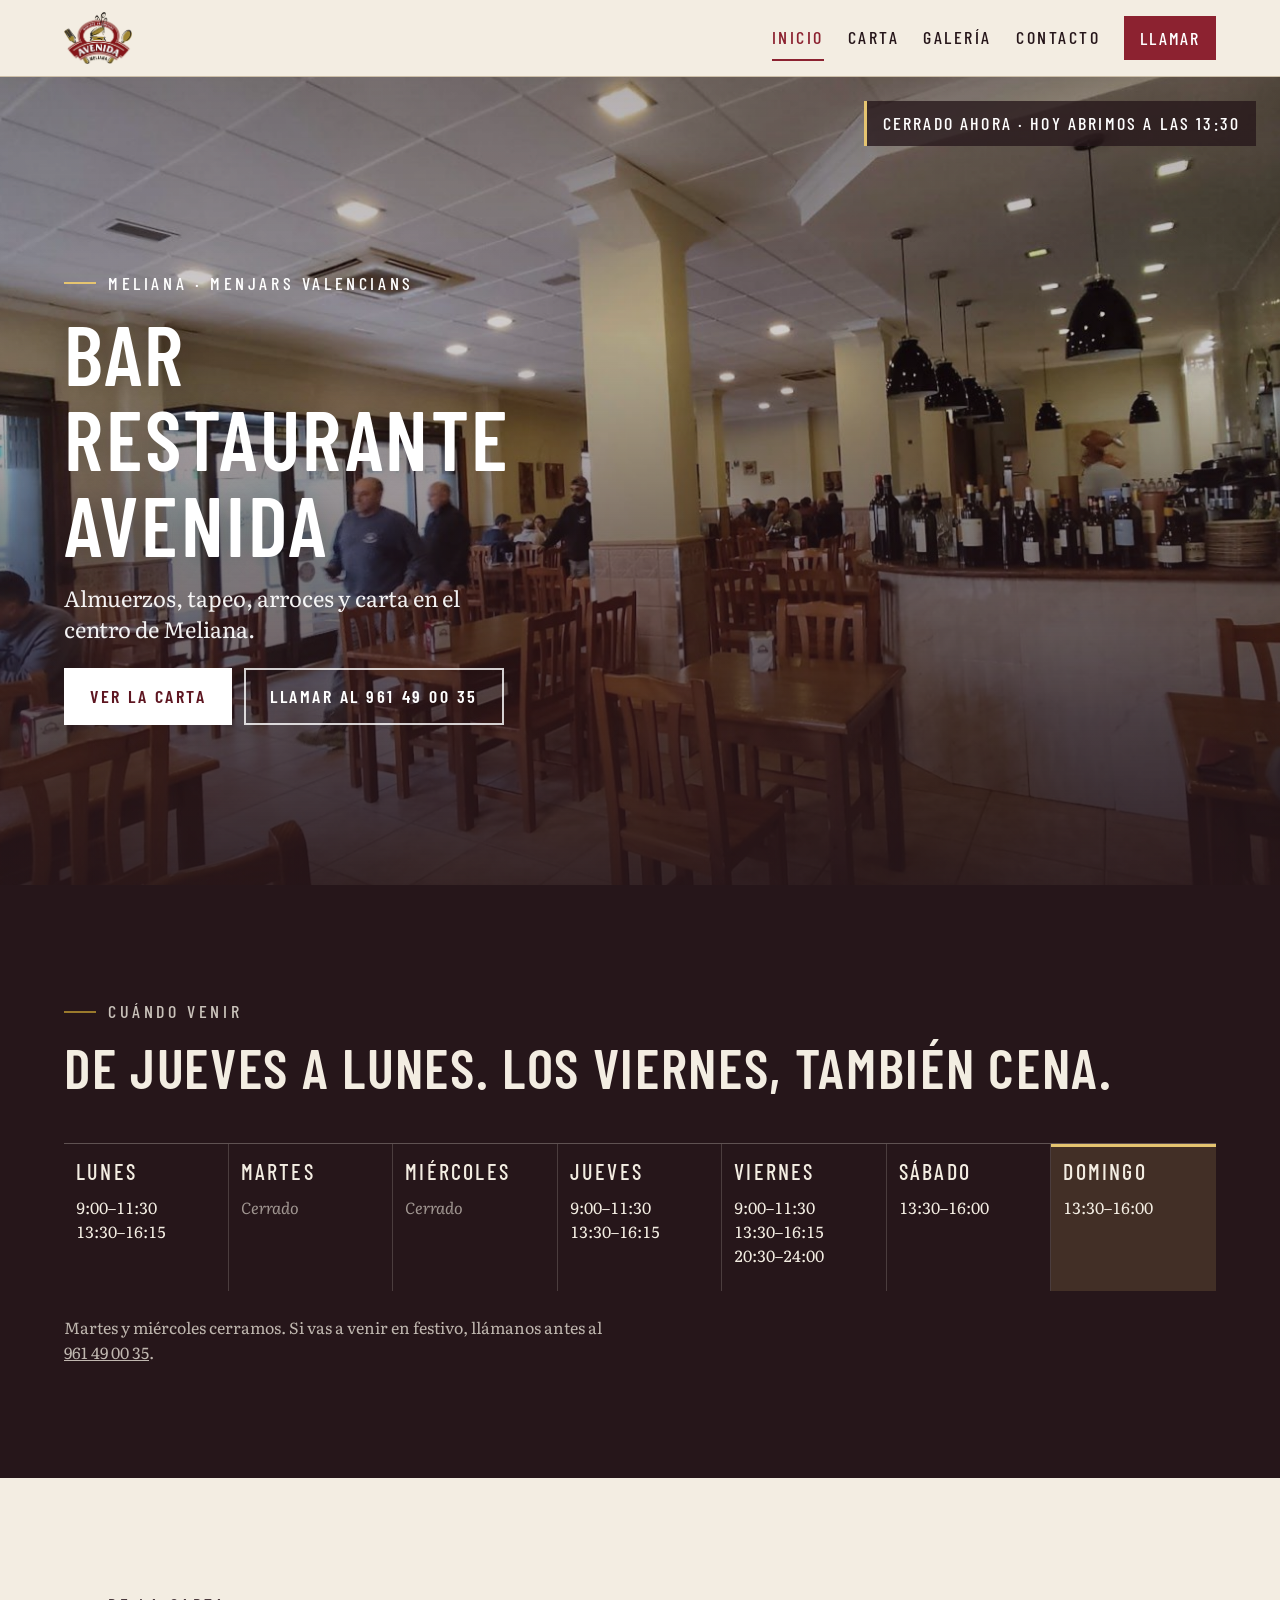
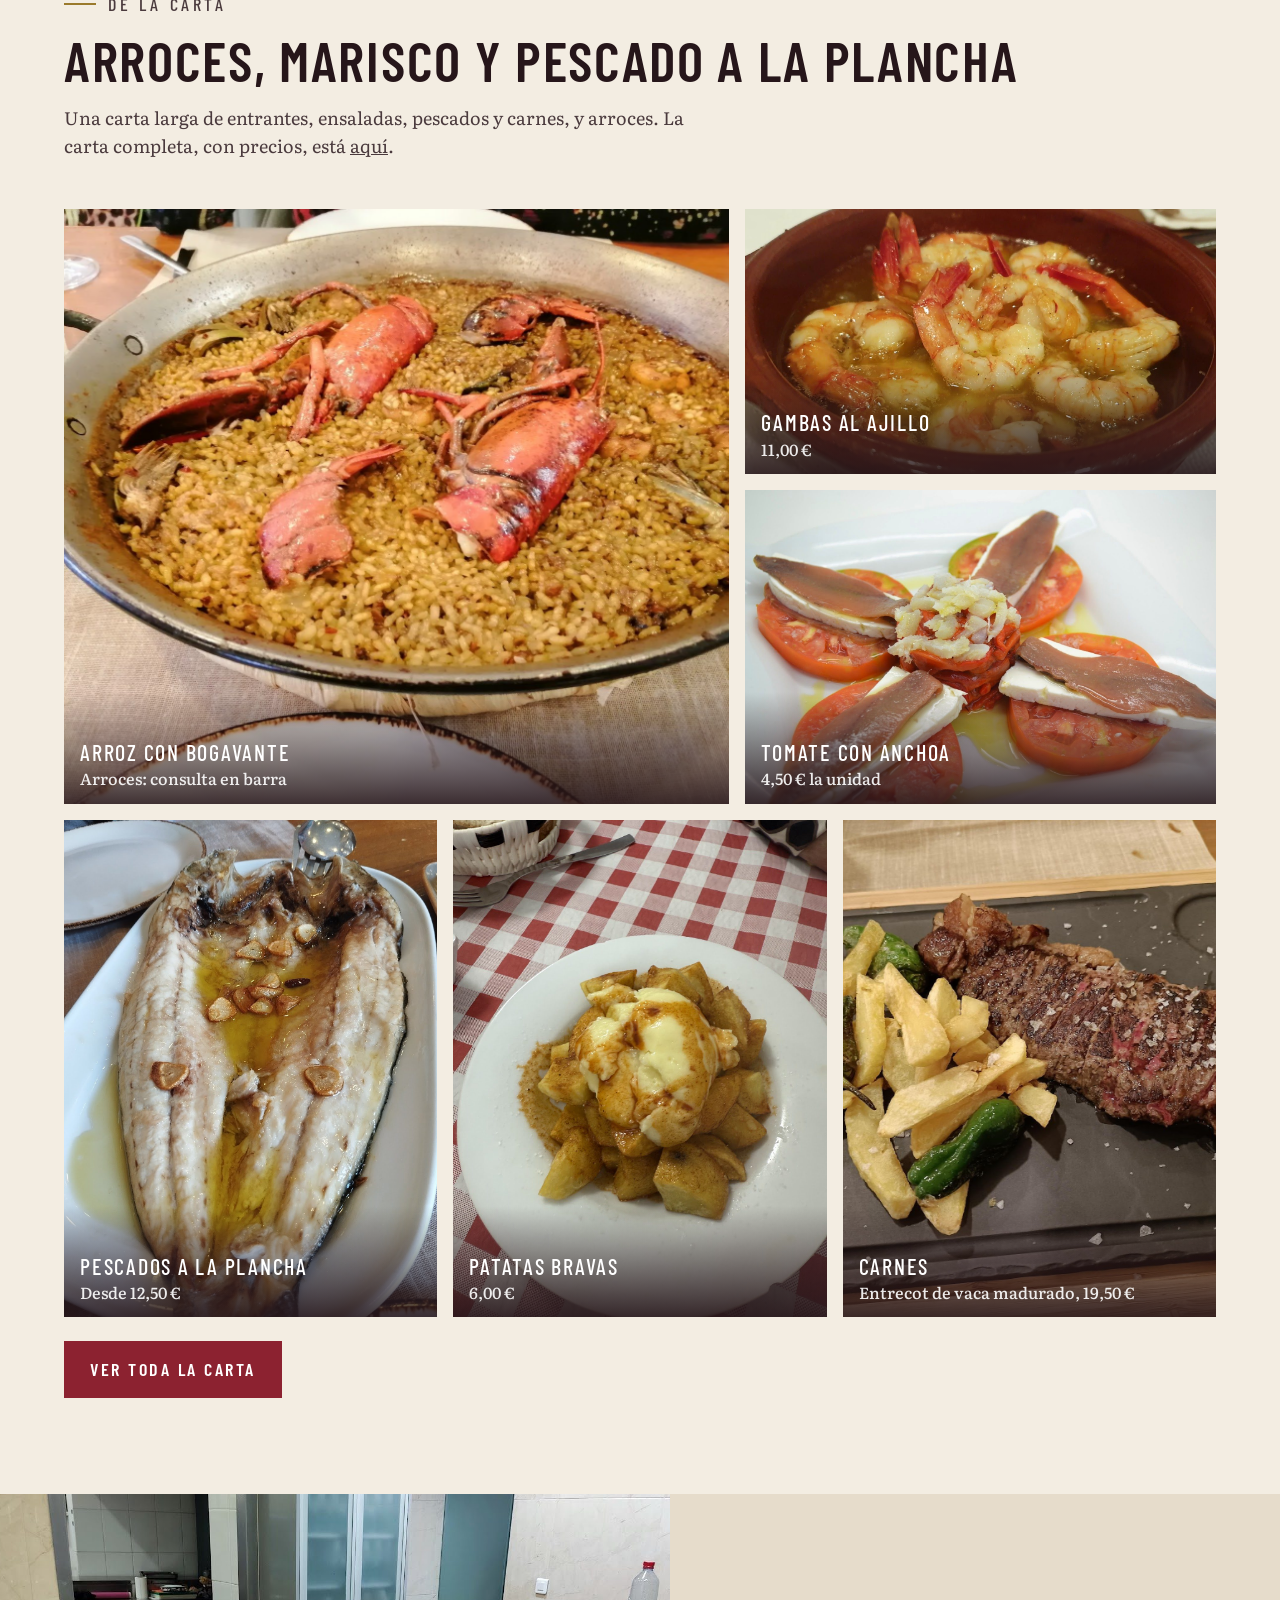
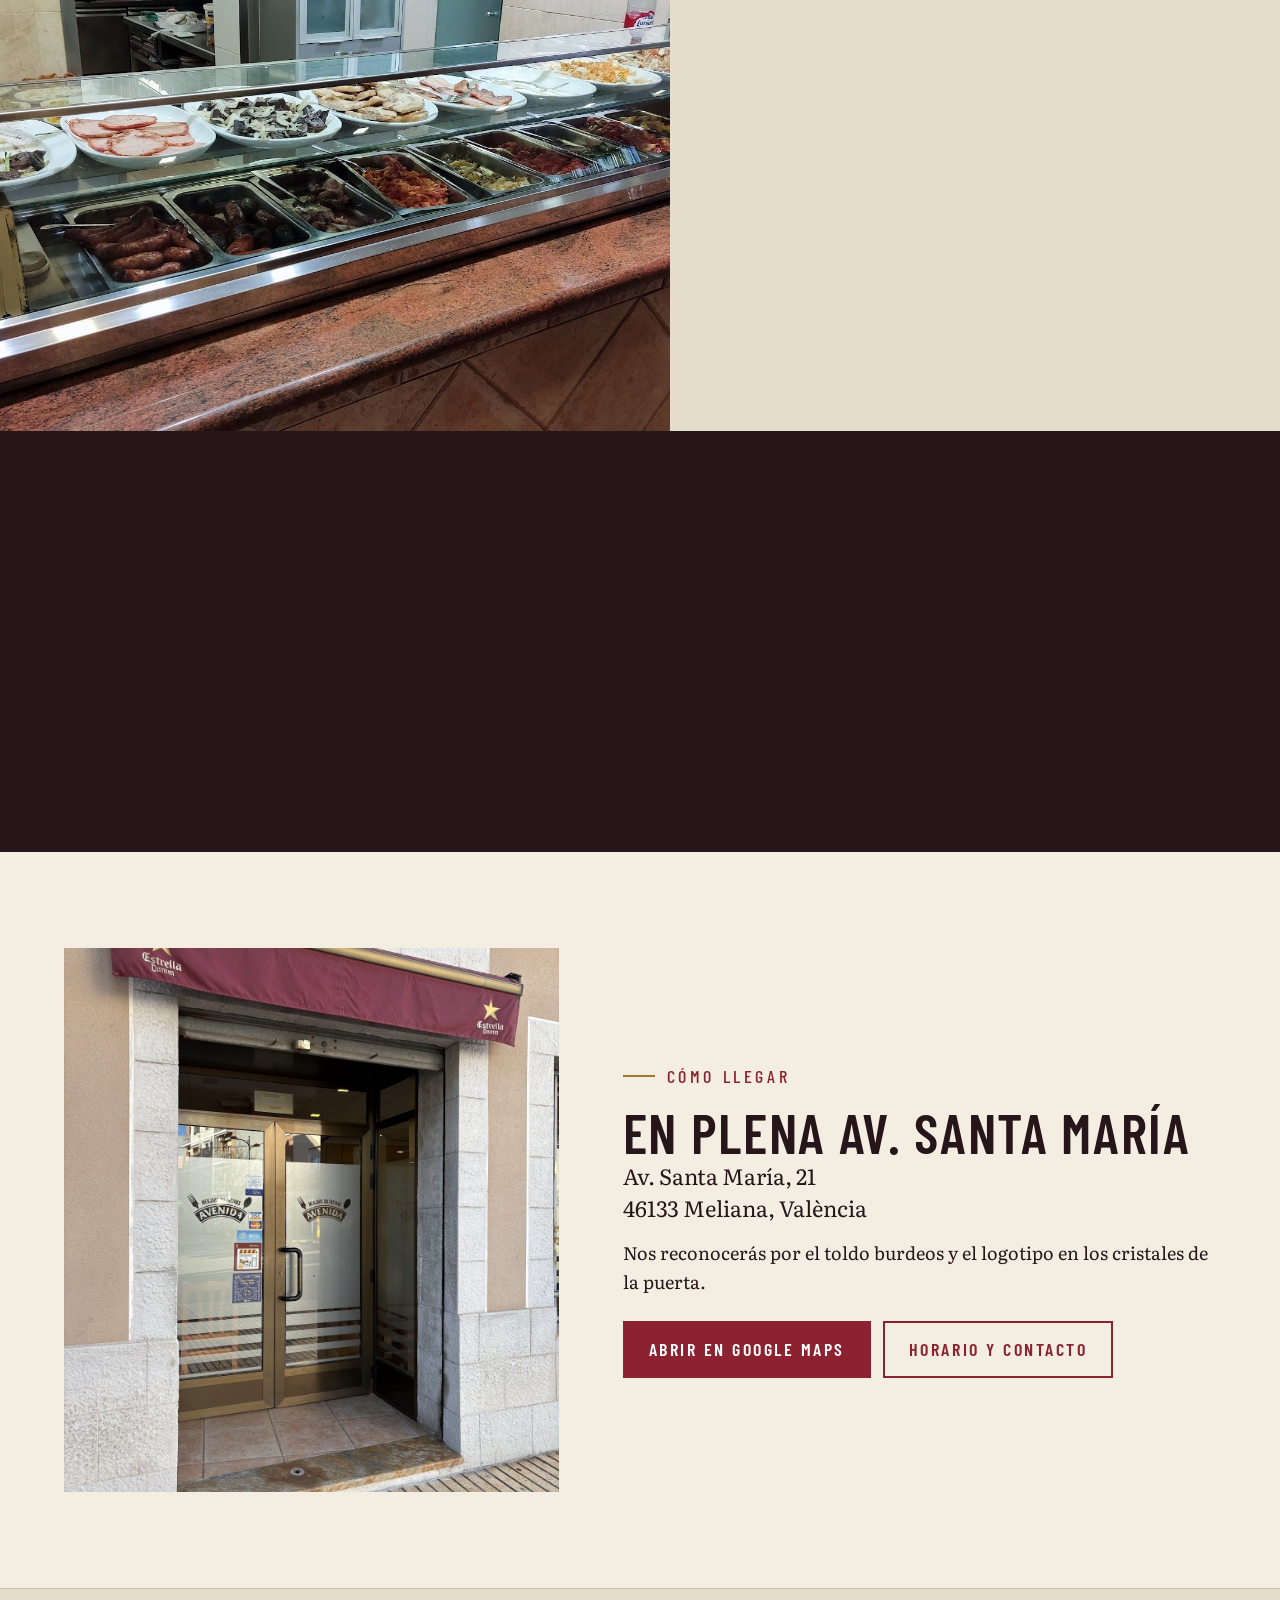
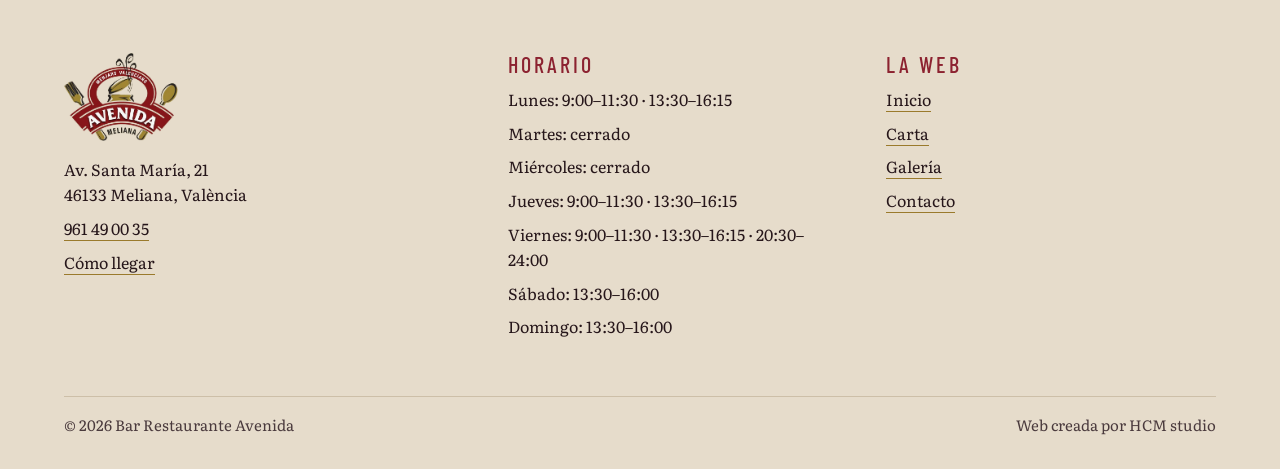
==== index.html @ 4a0822dd "Demo web Bar Restaurante Avenida (Meliana) Co-Authored-By: Claude Sonnet 5.5 <noreply@anthropic.com>" ====
<!doctype html>
<html lang="es">
<head>
<meta charset="utf-8">
<meta name="viewport" content="width=device-width, initial-scale=1">
<title>Bar Restaurante Avenida · Meliana · Almuerzos, tapeo y arroces</title>
<meta name="description" content="Bar restaurante en el centro de Meliana, Av. Santa María 21. Almuerzos, tapeo, arroces, pescados a la plancha y menú del día. Teléfono 961 49 00 35.">
<meta property="og:type" content="website">
<meta property="og:title" content="Bar Restaurante Avenida · Meliana · Almuerzos, tapeo y arroces">
<meta property="og:description" content="Bar restaurante en el centro de Meliana, Av. Santa María 21. Almuerzos, tapeo, arroces, pescados a la plancha y menú del día. Teléfono 961 49 00 35.">
<meta property="og:image" content="fotos/hero-sala.jpg">
<meta property="og:locale" content="es_ES">
<link rel="icon" type="image/png" href="fotos/favicon.png">
<link rel="apple-touch-icon" href="fotos/favicon.png">
<link rel="preload" href="fuentes/barlow-condensed-600.woff2" as="font" type="font/woff2" crossorigin>
<link rel="preload" href="fuentes/literata-variable.woff2" as="font" type="font/woff2" crossorigin>
<link rel="stylesheet" href="css/estilo.css">
<script>document.documentElement.classList.add('js')</script>
</head>
<body>
<header class="cabecera">
  <div class="contenedor">
    <a class="marca" href="index.html" aria-label="Bar Restaurante Avenida, inicio"><img src="fotos/logo.png" alt="Logotipo de Avenida, Menjars Valencians, Meliana" width="170" height="52"></a>
    <nav class="nav" aria-label="Principal">
      <a href="index.html" aria-current="page">Inicio</a>
      <a href="carta.html">Carta</a>
      <a href="galeria.html">Galería</a>
      <a href="contacto.html">Contacto</a>
      <a class="llamar" href="tel:+34961490035">Llamar</a>
    </nav>
  </div>
</header>
<main>
<section class="hero">
  <div class="hero-foto"><img src="fotos/hero-sala.jpg" alt="El comedor de Avenida con las mesas de madera y la barra al fondo" fetchpriority="high"></div>
  <p class="estado" hidden></p>
  <div class="contenedor">
    <p class="eyebrow claro">Meliana · Menjars valencians</p>
    <h1>Bar Restaurante Avenida</h1>
    <p class="lema">Almuerzos, tapeo, arroces y carta en el centro de Meliana.</p>
    <div class="botonera">
      <a class="cta clara" href="carta.html">Ver la carta</a>
      <a class="cta contorno-claro" href="tel:+34961490035">Llamar al 961 49 00 35</a>
    </div>
  </div>
</section>

<section class="seccion-oscura" id="horario">
  <div class="contenedor">
    <div class="titular-bloque revelar">
      <p class="eyebrow">Cuándo venir</p>
      <h2>De jueves a lunes. Los viernes, también cena.</h2>
    </div>
    <div class="semana revelar">
      <div class="dia" data-dia="1"><h3>Lunes</h3><p>9:00–11:30<br>13:30–16:15</p></div>
      <div class="dia cerrado" data-dia="2"><h3>Martes</h3><p>Cerrado</p></div>
      <div class="dia cerrado" data-dia="3"><h3>Miércoles</h3><p>Cerrado</p></div>
      <div class="dia" data-dia="4"><h3>Jueves</h3><p>9:00–11:30<br>13:30–16:15</p></div>
      <div class="dia" data-dia="5"><h3>Viernes</h3><p>9:00–11:30<br>13:30–16:15<br>20:30–24:00</p></div>
      <div class="dia" data-dia="6"><h3>Sábado</h3><p>13:30–16:00</p></div>
      <div class="dia" data-dia="0"><h3>Domingo</h3><p>13:30–16:00</p></div>
    </div>
    <p class="nota-horario">Martes y miércoles cerramos. Si vas a venir en festivo, llámanos antes al <a href="tel:+34961490035">961 49 00 35</a>.</p>
  </div>
</section>

<section>
  <div class="contenedor">
    <div class="titular-bloque revelar">
      <p class="eyebrow">De la carta</p>
      <h2>Arroces, marisco y pescado a la plancha</h2>
      <p>Una carta larga de entrantes, ensaladas, pescados y carnes, y arroces. La carta completa, con precios, está <a href="carta.html">aquí</a>.</p>
    </div>
    <div class="platos">
      <figure class="plato-foto pf-1 revelar"><img src="fotos/arroz-bogavante.jpg" alt="Arroz con bogavante en paellera" loading="lazy"><figcaption>Arroz con bogavante<small>Arroces: consulta en barra</small></figcaption></figure>
      <figure class="plato-foto pf-2 revelar"><img src="fotos/gambas-ajillo.jpg" alt="Gambas al ajillo en cazuela de barro" loading="lazy"><figcaption>Gambas al ajillo<small>11,00 €</small></figcaption></figure>
      <figure class="plato-foto pf-3 revelar"><img src="fotos/tomate-anchoa.jpg" alt="Tomate con anchoa y queso" loading="lazy"><figcaption>Tomate con anchoa<small>4,50 € la unidad</small></figcaption></figure>
      <figure class="plato-foto pf-4 revelar"><img src="fotos/pescado.jpg" alt="Pescado a la plancha abierto con ajos" loading="lazy"><figcaption>Pescados a la plancha<small>Desde 12,50 €</small></figcaption></figure>
      <figure class="plato-foto pf-5 revelar"><img src="fotos/bravas.jpg" alt="Patatas bravas" loading="lazy"><figcaption>Patatas bravas<small>6,00 €</small></figcaption></figure>
      <figure class="plato-foto pf-6 revelar"><img src="fotos/entrecot.jpg" alt="Carne con patatas y pimientos sobre pizarra" loading="lazy"><figcaption>Carnes<small>Entrecot de vaca madurado, 19,50 €</small></figcaption></figure>
    </div>
    <div class="botonera"><a class="cta" href="carta.html">Ver toda la carta</a></div>
  </div>
</section>

<section class="seccion-arena" style="padding:0">
  <div class="partido">
    <div class="foto"><img src="fotos/vitrina-tapeo.jpg" alt="La vitrina de la barra con el tapeo" loading="lazy"></div>
    <div class="texto revelar">
      <p class="eyebrow">La barra</p>
      <h2>Almuerzo por la mañana, carta a mediodía</h2>
      <p>Abrimos a las 9:00 con bocadillos y tapeo en barra, como el de calamares. A mediodía, carta y menú del día, y los viernes también se cena.</p>
      <div class="cifra"><b>4,4</b><span>valoración en Google, con más de 900 opiniones</span></div>
    </div>
  </div>
</section>

<section class="seccion-oscura">
  <div class="contenedor menu-dia revelar">
    <div>
      <p class="eyebrow">Menú del día</p>
      <h2>Primeros, segundos y postres que van cambiando</h2>
      <p style="color:rgba(243,237,226,.85)">Hay menú del día y sugerencias fuera de carta. Para saber cuál toca hoy, llámanos.</p>
    </div>
    <a class="tel" href="tel:+34961490035">961 49 00 35</a>
  </div>
</section>

<section>
  <div class="contenedor llegar">
    <div class="revelar"><img src="fotos/fachada.jpg" alt="La fachada de Avenida con el toldo burdeos y las puertas de cristal" loading="lazy"></div>
    <div class="revelar">
      <p class="eyebrow">Cómo llegar</p>
      <h2>En plena Av. Santa María</h2>
      <address class="direccion">Av. Santa María, 21<br>46133 Meliana, València</address>
      <p>Nos reconocerás por el toldo burdeos y el logotipo en los cristales de la puerta.</p>
      <div class="botonera">
        <a class="cta" href="https://www.google.com/maps/search/?api=1&query=Bar%20Restaurante%20Avenida&query_place_id=ChIJGdtzTfZGYA0RlGdDG_Zbit8" target="_blank" rel="noopener">Abrir en Google Maps</a>
        <a class="cta contorno" href="contacto.html">Horario y contacto</a>
      </div>
    </div>
  </div>
</section>
</main>
<footer class="pie">
  <div class="contenedor">
    <div class="rejilla">
      <div>
        <img src="fotos/logo.png" alt="Logotipo de Avenida, Menjars Valencians, Meliana" width="140" height="108">
        <p>Av. Santa María, 21<br>46133 Meliana, València</p>
        <p><a href="tel:+34961490035">961 49 00 35</a></p>
        <p><a href="https://www.google.com/maps/search/?api=1&query=Bar%20Restaurante%20Avenida&query_place_id=ChIJGdtzTfZGYA0RlGdDG_Zbit8" target="_blank" rel="noopener">Cómo llegar</a></p>
      </div>
      <div>
        <h3>Horario</h3>
        <ul><li>Lunes: 9:00–11:30 · 13:30–16:15</li><li>Martes: cerrado</li><li>Miércoles: cerrado</li><li>Jueves: 9:00–11:30 · 13:30–16:15</li><li>Viernes: 9:00–11:30 · 13:30–16:15 · 20:30–24:00</li><li>Sábado: 13:30–16:00</li><li>Domingo: 13:30–16:00</li></ul>
      </div>
      <div>
        <h3>La web</h3>
        <ul>
          <li><a href="index.html">Inicio</a></li>
          <li><a href="carta.html">Carta</a></li>
          <li><a href="galeria.html">Galería</a></li>
          <li><a href="contacto.html">Contacto</a></li>
        </ul>
      </div>
    </div>
    <div class="legal">
      <p>© 2026 Bar Restaurante Avenida</p>
      <p>Web creada por HCM studio</p>
    </div>
  </div>
</footer>
<script src="js/principal.js"></script>
</body>
</html>
---- css/estilo.css ----
/* Bar Restaurante Avenida · Meliana
   Paleta anclada en SU local: el burdeos del toldo y del logo, el granito rojo de la
   barra, la madera de las sillas, el beige del azulejo. Dos roles tipográficos:
   Barlow Condensed (titulares en versales, como su carta impresa) + Literata (texto). */

@font-face{font-family:"Barlow Condensed";font-weight:500;font-style:normal;font-display:swap;
  src:url("../fuentes/barlow-condensed-500.woff2") format("woff2")}
@font-face{font-family:"Barlow Condensed";font-weight:600;font-style:normal;font-display:swap;
  src:url("../fuentes/barlow-condensed-600.woff2") format("woff2")}
@font-face{font-family:"Literata";font-weight:400 700;font-style:normal;font-display:swap;
  src:url("../fuentes/literata-variable.woff2") format("woff2")}
@font-face{font-family:"Literata";font-weight:400;font-style:italic;font-display:swap;
  src:url("../fuentes/literata-italic.woff2") format("woff2")}

:root{
  /* color */
  --vino:#8c2230;          /* rojo del logo y del toldo: el único acento */
  --vino-oscuro:#5e1621;
  --tinta:#26161a;         /* madera oscura con matiz vino */
  --tinta-suave:#4a3a3d;
  --papel:#f3ede2;         /* azulejo beige de la barra */
  --arena:#e6dccb;         /* granito claro */
  --linea:#cdbfa8;
  --laton:#9a7a2c;         /* cuchara y tenedor del logo: solo adornos */
  --laton-oscuro:#74591a;
  /* espaciado: 4 8 12 16 24 32 48 64 96 128 */
  --s1:.25rem;--s2:.5rem;--s3:.75rem;--s4:1rem;--s5:1.5rem;--s6:2rem;--s7:3rem;--s8:4rem;--s9:6rem;--s10:8rem;
  /* tipografía: 18 22 28 35 44 56 */
  --t0:1.125rem;--t1:1.375rem;--t2:1.75rem;--t3:2.1875rem;--t4:2.75rem;--t5:3.5rem;
  --titular:"Barlow Condensed","Arial Narrow",Impact,sans-serif;
  --texto:"Literata",Georgia,"Times New Roman",serif;
  --alto-cabecera:4.75rem;
  --curva:cubic-bezier(.22,.7,.2,1);
}

*,*::before,*::after{box-sizing:border-box}
html{scroll-behavior:smooth;-webkit-text-size-adjust:100%}
body{margin:0;background:var(--papel);color:var(--tinta);font-family:var(--texto);
  font-size:var(--t0);line-height:1.6;overflow-x:hidden}
img{display:block;max-width:100%;height:auto}
a{color:inherit}
h1,h2,h3{font-family:var(--titular);font-weight:600;text-transform:uppercase;
  letter-spacing:.03em;line-height:1.02;margin:0;text-wrap:balance}
h1{font-size:clamp(var(--t4),9vw,5.25rem)}
h2{font-size:clamp(var(--t3),5vw,var(--t5))}
h3{font-size:var(--t2)}
p{margin:0 0 var(--s4);max-width:62ch}
.contenedor{width:min(100% - 2*var(--s5),72rem);margin-inline:auto}
.sr{position:absolute;width:1px;height:1px;overflow:hidden;clip:rect(0 0 0 0);white-space:nowrap}
:focus-visible{outline:3px solid var(--vino);outline-offset:3px}

/* antetítulo en versalitas espaciadas */
.eyebrow{font-family:var(--titular);font-weight:500;text-transform:uppercase;letter-spacing:.2em;
  font-size:var(--t0);color:var(--vino);margin:0 0 var(--s3);display:flex;align-items:center;gap:var(--s3)}
.eyebrow::before{content:"";width:var(--s6);height:2px;background:var(--laton)}
.eyebrow.claro{color:#fff}
.eyebrow.claro::before{background:#e5c470}

/* ---------- cabecera ---------- */
.cabecera{position:sticky;top:0;z-index:50;background:rgba(243,237,226,.96);
  backdrop-filter:blur(10px);border-bottom:1px solid var(--linea)}
.cabecera .contenedor{display:flex;align-items:center;justify-content:space-between;gap:var(--s5);
  min-height:var(--alto-cabecera);flex-wrap:wrap;padding-block:var(--s2)}
.marca img{height:3.25rem;width:auto}
.nav{display:flex;align-items:center;gap:var(--s5);flex-wrap:wrap}
.nav a{font-family:var(--titular);font-weight:500;text-transform:uppercase;letter-spacing:.14em;
  font-size:var(--t0);text-decoration:none;padding:var(--s2) 0;border-bottom:2px solid transparent;
  transition:border-color .3s var(--curva),color .3s var(--curva)}
.nav a:hover,.nav a[aria-current="page"]{border-bottom-color:var(--vino);color:var(--vino)}
.nav .llamar{background:var(--vino);color:#fff;padding:var(--s2) var(--s4);border-bottom:0;letter-spacing:.1em}
.nav .llamar:hover{background:var(--vino-oscuro);color:#fff}

/* ---------- botones ---------- */
.botonera{display:flex;flex-wrap:wrap;gap:var(--s3);margin-top:var(--s5)}
.cta{display:inline-block;font-family:var(--titular);font-weight:600;text-transform:uppercase;
  letter-spacing:.14em;font-size:var(--t0);text-decoration:none;padding:var(--s3) var(--s5);
  border:2px solid var(--vino);background:var(--vino);color:#fff;
  transition:background .3s var(--curva),color .3s var(--curva),border-color .3s var(--curva)}
.cta:hover{background:var(--vino-oscuro);border-color:var(--vino-oscuro)}
.cta.contorno{background:transparent;color:var(--vino)}
.cta.contorno:hover{background:var(--vino);color:#fff}
.cta.clara{background:#fff;border-color:#fff;color:var(--vino-oscuro)}
.cta.clara:hover{background:var(--arena);border-color:var(--arena)}
.cta.contorno-claro{background:transparent;border-color:rgba(255,255,255,.8);color:#fff}
.cta.contorno-claro:hover{background:#fff;color:var(--vino-oscuro)}

/* ---------- hero ---------- */
.hero{position:relative;min-height:calc(88vh - var(--alto-cabecera));display:flex;align-items:flex-end;
  overflow:hidden;isolation:isolate;color:#fff}
.hero-foto{position:absolute;inset:0;z-index:-2}
.hero-foto img{width:100%;height:100%;object-fit:cover;object-position:50% 60%;transform:scale(1.1)}
.hero::after{content:"";position:absolute;inset:0;z-index:-1;
  background:linear-gradient(to top,rgba(38,22,26,.9) 0%,rgba(38,22,26,.58) 38%,rgba(38,22,26,.2) 68%,rgba(38,22,26,.34) 100%)}
.hero .contenedor{padding-block:var(--s9) var(--s8)}
.hero h1{max-width:12ch;text-shadow:0 2px 30px rgba(0,0,0,.3)}
.hero .lema{font-size:var(--t1);line-height:1.4;max-width:34ch;margin-top:var(--s4);color:rgba(255,255,255,.94)}
.hero.corto{min-height:44vh}
.hero.corto .contenedor{padding-block:var(--s8) var(--s7)}
.estado{position:absolute;top:var(--s5);right:var(--s5);z-index:2;font-family:var(--titular);font-weight:500;
  text-transform:uppercase;letter-spacing:.12em;background:rgba(38,22,26,.78);padding:var(--s2) var(--s4);
  font-size:var(--t0);border-left:3px solid #e5c470}
.estado[hidden]{display:none}

/* ---------- secciones ---------- */
section{padding-block:var(--s9)}
.seccion-oscura{background:var(--tinta);color:var(--papel)}
.seccion-oscura .eyebrow{color:#e5c470}
.seccion-arena{background:var(--arena)}
.titular-bloque{margin-bottom:var(--s7)}
.titular-bloque p{margin-top:var(--s4);color:var(--tinta-suave)}
.seccion-oscura .titular-bloque p{color:rgba(243,237,226,.8)}

/* horario */
.semana{display:grid;grid-template-columns:repeat(7,1fr);gap:0;border-top:1px solid rgba(243,237,226,.28)}
.dia{padding:var(--s4) var(--s3) var(--s5);border-right:1px solid rgba(243,237,226,.18)}
.dia:last-child{border-right:0}
.dia h3{font-size:var(--t1);letter-spacing:.1em;margin-bottom:var(--s3);font-weight:500}
.dia p{margin:0;font-size:1rem;line-height:1.5;font-variant-numeric:tabular-nums}
.dia.cerrado p{opacity:.6;font-style:italic}
.dia.hoy{background:rgba(229,196,112,.14);box-shadow:inset 0 3px 0 #e5c470}
.nota-horario{margin-top:var(--s5);font-size:1rem;color:rgba(243,237,226,.75)}

/* tarjetas con foto (inicio) */
.platos{display:grid;grid-template-columns:repeat(12,1fr);gap:var(--s4)}
.plato-foto{position:relative;overflow:hidden;background:var(--arena);margin:0;min-height:15rem}
.plato-foto img{width:100%;height:100%;object-fit:cover;transition:transform 1s var(--curva)}
.plato-foto:hover img{transform:scale(1.04)}
.plato-foto figcaption{position:absolute;left:0;right:0;bottom:0;padding:var(--s7) var(--s4) var(--s4);
  background:linear-gradient(to top,rgba(38,22,26,.88),rgba(38,22,26,0));color:#fff;
  font-family:var(--titular);font-weight:500;text-transform:uppercase;letter-spacing:.08em;font-size:var(--t1);line-height:1.15}
.plato-foto figcaption small{display:block;font-family:var(--texto);text-transform:none;letter-spacing:0;
  font-size:1rem;opacity:.9;margin-top:var(--s1)}
.pf-1{grid-column:span 7;grid-row:span 2;min-height:30rem}
.pf-2{grid-column:span 5}
.pf-3{grid-column:span 5}
.pf-4{grid-column:span 4}
.pf-5{grid-column:span 4}
.pf-6{grid-column:span 4}

/* bloque partido */
.partido{display:grid;grid-template-columns:1.1fr 1fr;gap:0;align-items:stretch}
.partido .foto{min-height:30rem;overflow:hidden}
.partido .foto img{width:100%;height:100%;object-fit:cover}
.partido .texto{padding:var(--s8) var(--s8);display:flex;flex-direction:column;justify-content:center;background:var(--arena)}
.partido.invertido .foto{order:2}
.partido.invertido .texto{order:1}
.cifra{display:flex;align-items:baseline;gap:var(--s3);margin-top:var(--s5);padding-top:var(--s5);border-top:1px solid var(--linea)}
.cifra b{font-family:var(--titular);font-weight:600;font-size:var(--t4);line-height:1;color:var(--vino)}
.cifra span{font-size:1rem;color:var(--tinta-suave)}

/* menú del día */
.menu-dia{display:grid;grid-template-columns:1fr auto;gap:var(--s7);align-items:center}
.menu-dia .tel{font-family:var(--titular);font-weight:600;font-size:var(--t4);line-height:1;text-decoration:none;
  color:#fff;border-bottom:3px solid #e5c470;white-space:nowrap}

/* cómo llegar */
.llegar{display:grid;grid-template-columns:1fr 1.2fr;gap:var(--s8);align-items:center}
.llegar img{width:100%;max-height:34rem;object-fit:cover}
.direccion{font-style:normal;font-size:var(--t1);line-height:1.45;margin-bottom:var(--s4)}

/* ---------- carta ---------- */
.indice-carta{position:sticky;top:var(--alto-cabecera);z-index:20;background:rgba(243,237,226,.96);
  backdrop-filter:blur(10px);border-bottom:1px solid var(--linea)}
.indice-carta .contenedor{display:flex;gap:var(--s6);overflow-x:auto;padding-block:var(--s3);scrollbar-width:none}
.indice-carta .contenedor::-webkit-scrollbar{display:none}
.indice-carta a{font-family:var(--titular);font-weight:500;text-transform:uppercase;letter-spacing:.14em;
  text-decoration:none;white-space:nowrap;padding:var(--s1) 0;border-bottom:2px solid transparent}
.indice-carta a:hover,.indice-carta a.activa{border-bottom-color:var(--vino);color:var(--vino)}
.aviso-carta{background:var(--arena);padding-block:var(--s6);border-bottom:1px solid var(--linea)}
.aviso-carta p{margin:0;max-width:72ch}
.categoria{padding-block:var(--s8);scroll-margin-top:calc(var(--alto-cabecera) + 4rem)}
.categoria + .categoria{border-top:1px solid var(--linea)}
.categoria .contenedor{display:grid;grid-template-columns:1.25fr 1fr;gap:var(--s8);align-items:start}
.categoria.invertida .contenedor{grid-template-columns:1fr 1.25fr}
.categoria.invertida .foto-cat{order:-1}
.categoria h2{margin-bottom:var(--s5)}
.categoria .foto-cat{position:sticky;top:calc(var(--alto-cabecera) + 5rem)}
.categoria .foto-cat img{width:100%;aspect-ratio:4/5;object-fit:cover}
.categoria .foto-cat figcaption{font-size:1rem;color:var(--tinta-suave);margin-top:var(--s2)}
.lista{list-style:none;margin:0;padding:0}
.plato{display:flex;flex-wrap:wrap;align-items:baseline;gap:var(--s1) var(--s3);min-width:0;
  padding:var(--s3) 0;border-bottom:1px solid rgba(38,22,26,.1);font-variant-numeric:tabular-nums}
.plato .nombre{order:1;flex:0 1 auto;min-width:0}
.plato::before{content:"";order:2;flex:1 1 1.5rem;min-width:1.5rem;align-self:flex-end;
  border-bottom:2px dotted var(--linea);margin-bottom:.35em}
.plato .precio{order:3;flex:0 0 auto;color:var(--vino);font-weight:700}
.plato .detalle{order:4;flex:1 0 100%;font-size:1rem;color:var(--tinta-suave);font-style:italic;margin:0}
.pendiente{background:var(--tinta);color:var(--papel);padding:var(--s7)}
.pendiente h2{margin-bottom:var(--s4)}
.pendiente p{color:rgba(243,237,226,.88)}

/* ---------- galería ---------- */
.mosaico{columns:3 16rem;column-gap:var(--s4)}
.mosaico button{display:block;width:100%;margin:0 0 var(--s4);padding:0;border:0;background:var(--arena);
  cursor:zoom-in;break-inside:avoid;overflow:hidden}
.mosaico img{width:100%;transition:transform 1s var(--curva),opacity .4s}
.mosaico button:hover img{transform:scale(1.04)}
.galeria-bloque + .galeria-bloque{margin-top:var(--s9)}
.lightbox{border:0;padding:0;background:transparent;max-width:100vw;max-height:100vh;width:100%;height:100%}
.lightbox::backdrop{background:rgba(26,14,17,.94)}
.lightbox .marco{display:flex;flex-direction:column;align-items:center;justify-content:center;height:100%;
  gap:var(--s3);padding:var(--s5)}
.lightbox img{max-width:100%;max-height:82vh;object-fit:contain}
.lightbox p{color:#fff;margin:0;font-size:1rem;text-align:center}
.lightbox .cerrar{position:absolute;top:var(--s4);right:var(--s4);font-family:var(--titular);text-transform:uppercase;
  letter-spacing:.14em;font-size:var(--t0);background:transparent;color:#fff;border:2px solid #fff;padding:var(--s2) var(--s4);cursor:pointer}

/* ---------- contacto ---------- */
.contacto{display:grid;grid-template-columns:1fr 1fr;gap:var(--s8);align-items:start}
.ficha dt{font-family:var(--titular);font-weight:500;text-transform:uppercase;letter-spacing:.18em;color:var(--vino);margin-top:var(--s5)}
.ficha dd{margin:var(--s1) 0 0;font-size:var(--t1);line-height:1.4}
.ficha dd a{text-decoration:none;border-bottom:2px solid var(--laton)}
.tabla-horario{width:100%;border-collapse:collapse;font-size:1rem;margin-top:var(--s2);font-variant-numeric:tabular-nums}
.tabla-horario th,.tabla-horario td{text-align:left;padding:var(--s2) 0;border-bottom:1px solid var(--linea);font-weight:400;vertical-align:top}
.tabla-horario th{font-family:var(--titular);font-weight:500;text-transform:uppercase;letter-spacing:.1em;width:7rem}
.tabla-horario tr.hoy th,.tabla-horario tr.hoy td{background:rgba(154,122,44,.16);font-weight:600}
.fotos-contacto{display:grid;gap:var(--s4)}
.fotos-contacto img{width:100%;object-fit:cover}

/* ---------- pie ---------- */
.pie{background:var(--arena);padding-block:var(--s8) var(--s6);border-top:1px solid var(--linea)}
.pie .rejilla{display:grid;grid-template-columns:1.2fr 1fr 1fr;gap:var(--s7)}
.pie img{height:5.5rem;width:auto;margin-bottom:var(--s4)}
.pie h3{font-size:var(--t1);letter-spacing:.14em;color:var(--vino);margin-bottom:var(--s3);font-weight:500}
.pie p,.pie li{font-size:1rem;margin:0 0 var(--s2)}
.pie ul{list-style:none;margin:0;padding:0}
.pie a{text-decoration:none;border-bottom:1px solid var(--laton)}
.pie .legal{margin-top:var(--s7);padding-top:var(--s4);border-top:1px solid var(--linea);font-size:.9375rem;
  color:var(--tinta-suave);display:flex;flex-wrap:wrap;justify-content:space-between;gap:var(--s2)}
.pie .legal p{margin:0;max-width:none;font-size:.9375rem}

/* ---------- revelado al bajar: solo se esconde si el JS está vivo ---------- */
.js .revelar{opacity:0;transform:translateY(20px);transition:opacity .7s var(--curva),transform .7s var(--curva)}
.js .revelar.visible{opacity:1;transform:none}

/* ---------- móvil ---------- */
@media (max-width:60rem){
  section{padding-block:var(--s8)}
  .semana{grid-template-columns:1fr 1fr}
  .dia{border-right:0;border-bottom:1px solid rgba(243,237,226,.18)}
  .partido,.partido.invertido,.llegar,.contacto,.menu-dia{grid-template-columns:1fr}
  .partido.invertido .foto,.partido.invertido .texto{order:initial}
  .partido .foto{min-height:20rem}
  .partido .texto{padding:var(--s7) var(--s5)}
  .categoria .contenedor,.categoria.invertida .contenedor{grid-template-columns:1fr;gap:var(--s5)}
  .categoria.invertida .foto-cat{order:initial}
  .categoria .foto-cat{position:static}
  .categoria .foto-cat img{aspect-ratio:16/10}
  .pie .rejilla{grid-template-columns:1fr}
  .pf-1,.pf-2,.pf-3,.pf-4,.pf-5,.pf-6{grid-column:span 12;grid-row:auto;min-height:16rem}
  .pf-1{min-height:22rem}
  .menu-dia .tel{font-size:var(--t3)}
}
@media (max-width:40rem){
  :root{--alto-cabecera:7.25rem}
  .cabecera .contenedor{justify-content:center;gap:var(--s2)}
  .nav{gap:var(--s4);justify-content:center}
  .nav .llamar{display:none}
  .estado{position:static;display:inline-block;margin:var(--s4) 0 0 var(--s5)}
  .hero{min-height:calc(78vh - var(--alto-cabecera));flex-direction:column;align-items:stretch;justify-content:flex-end}
  .pendiente{padding:var(--s5)}
  .semana{grid-template-columns:1fr}
}
@media (prefers-reduced-motion:reduce){
  html{scroll-behavior:auto}
  *,*::before,*::after{animation-duration:.01ms !important;transition-duration:.01ms !important}
  .js .revelar{opacity:1;transform:none}
}
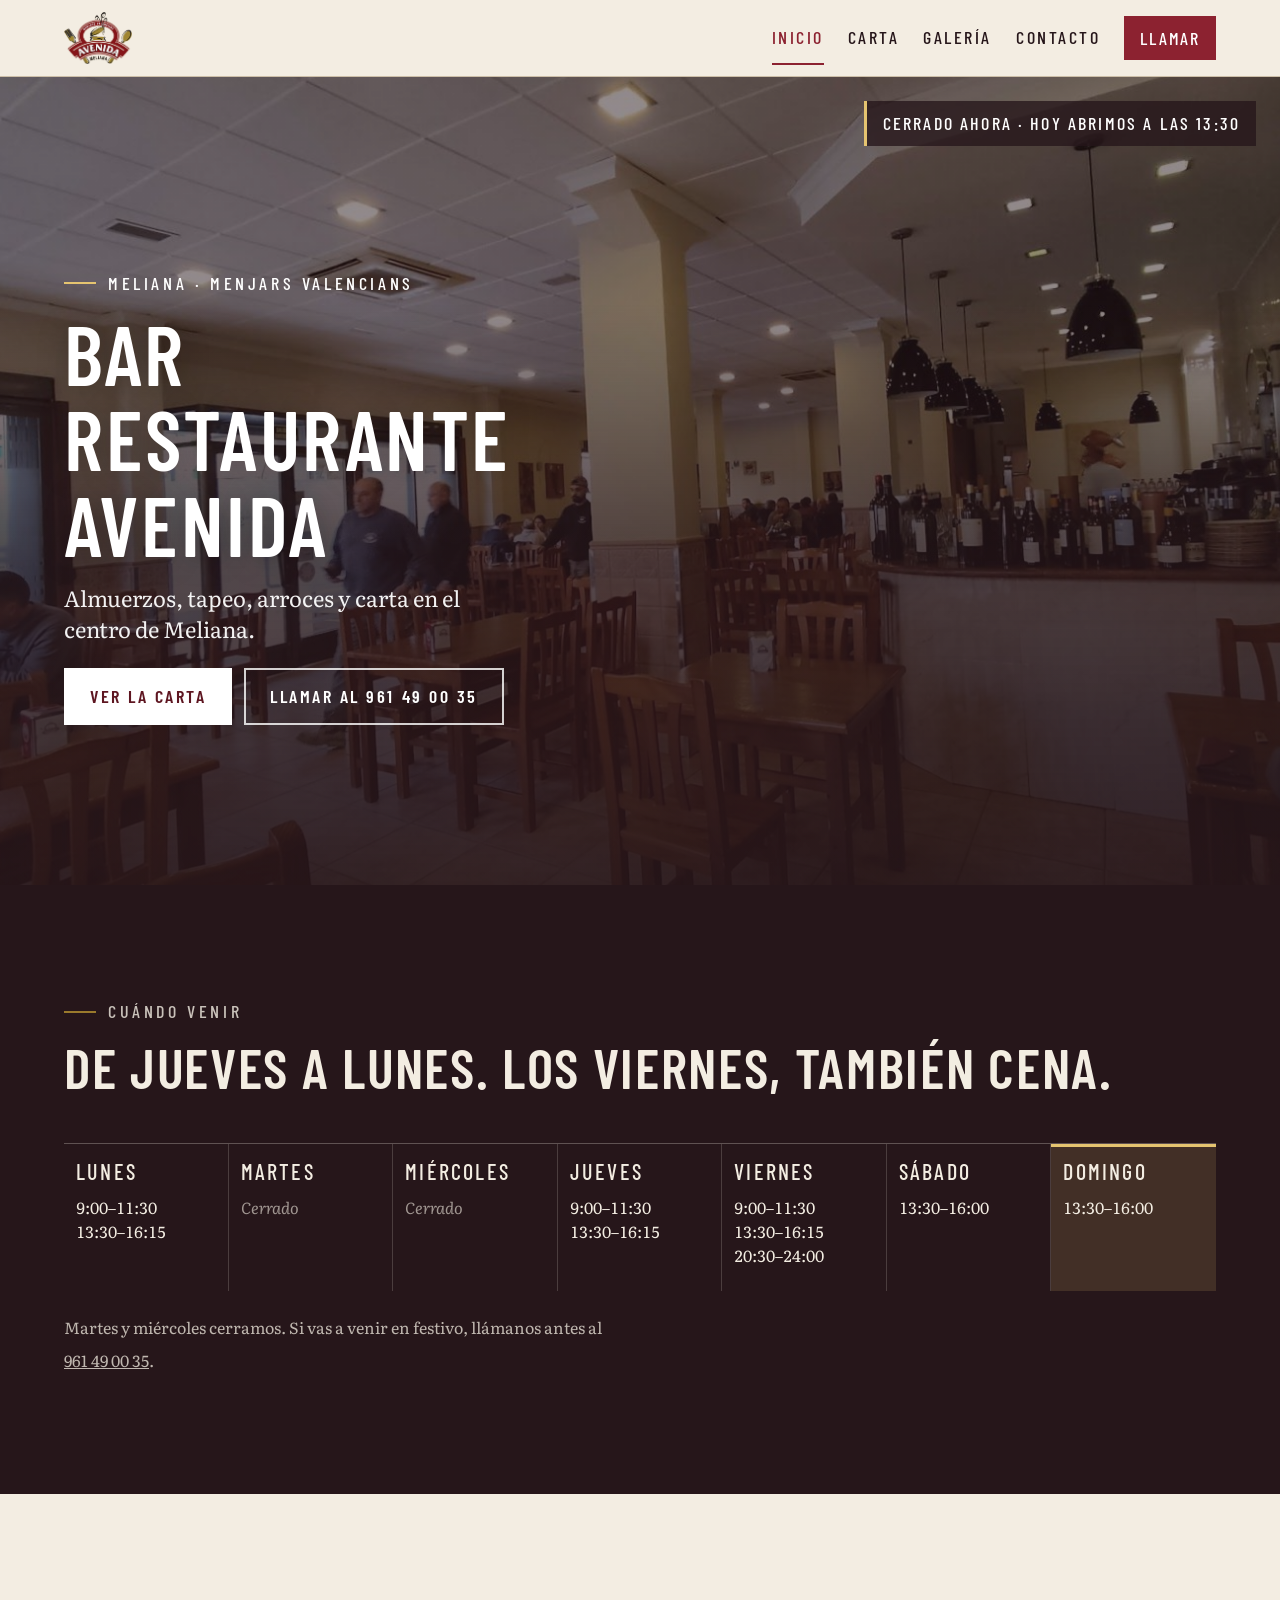
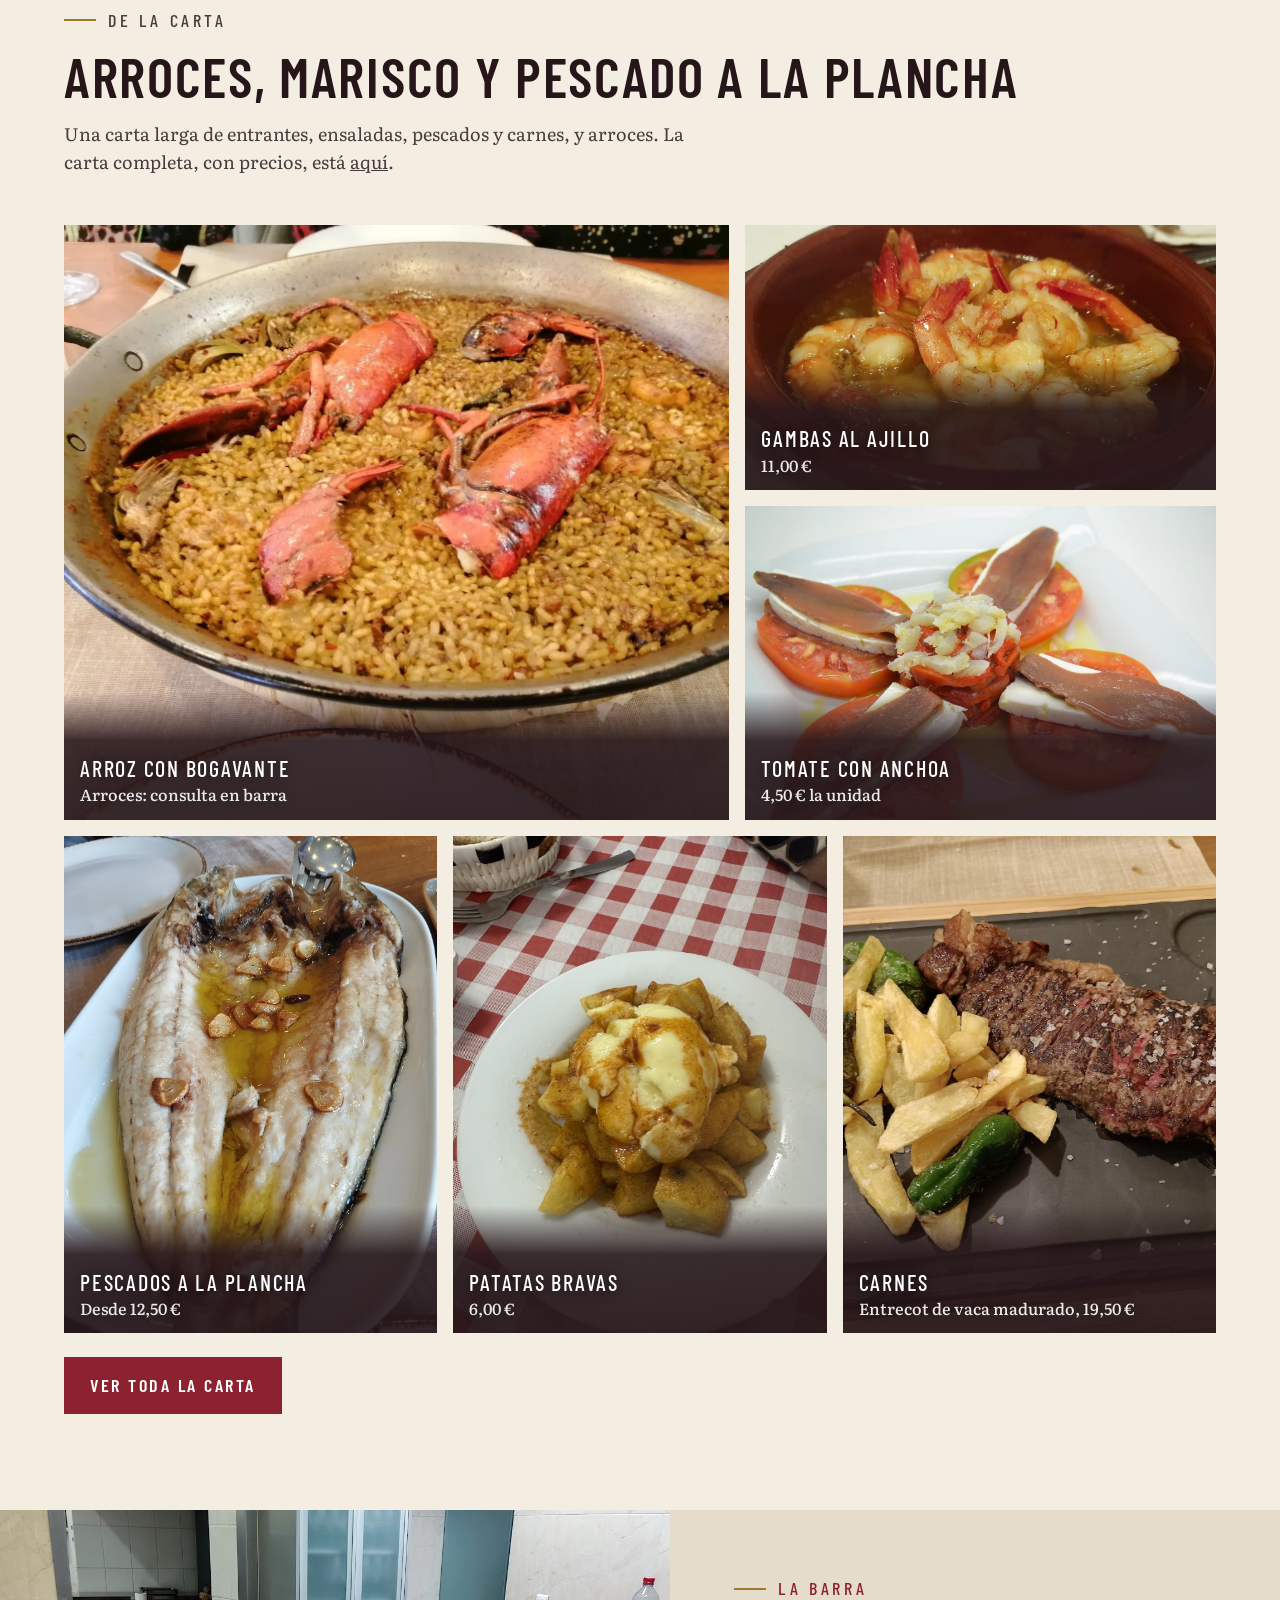
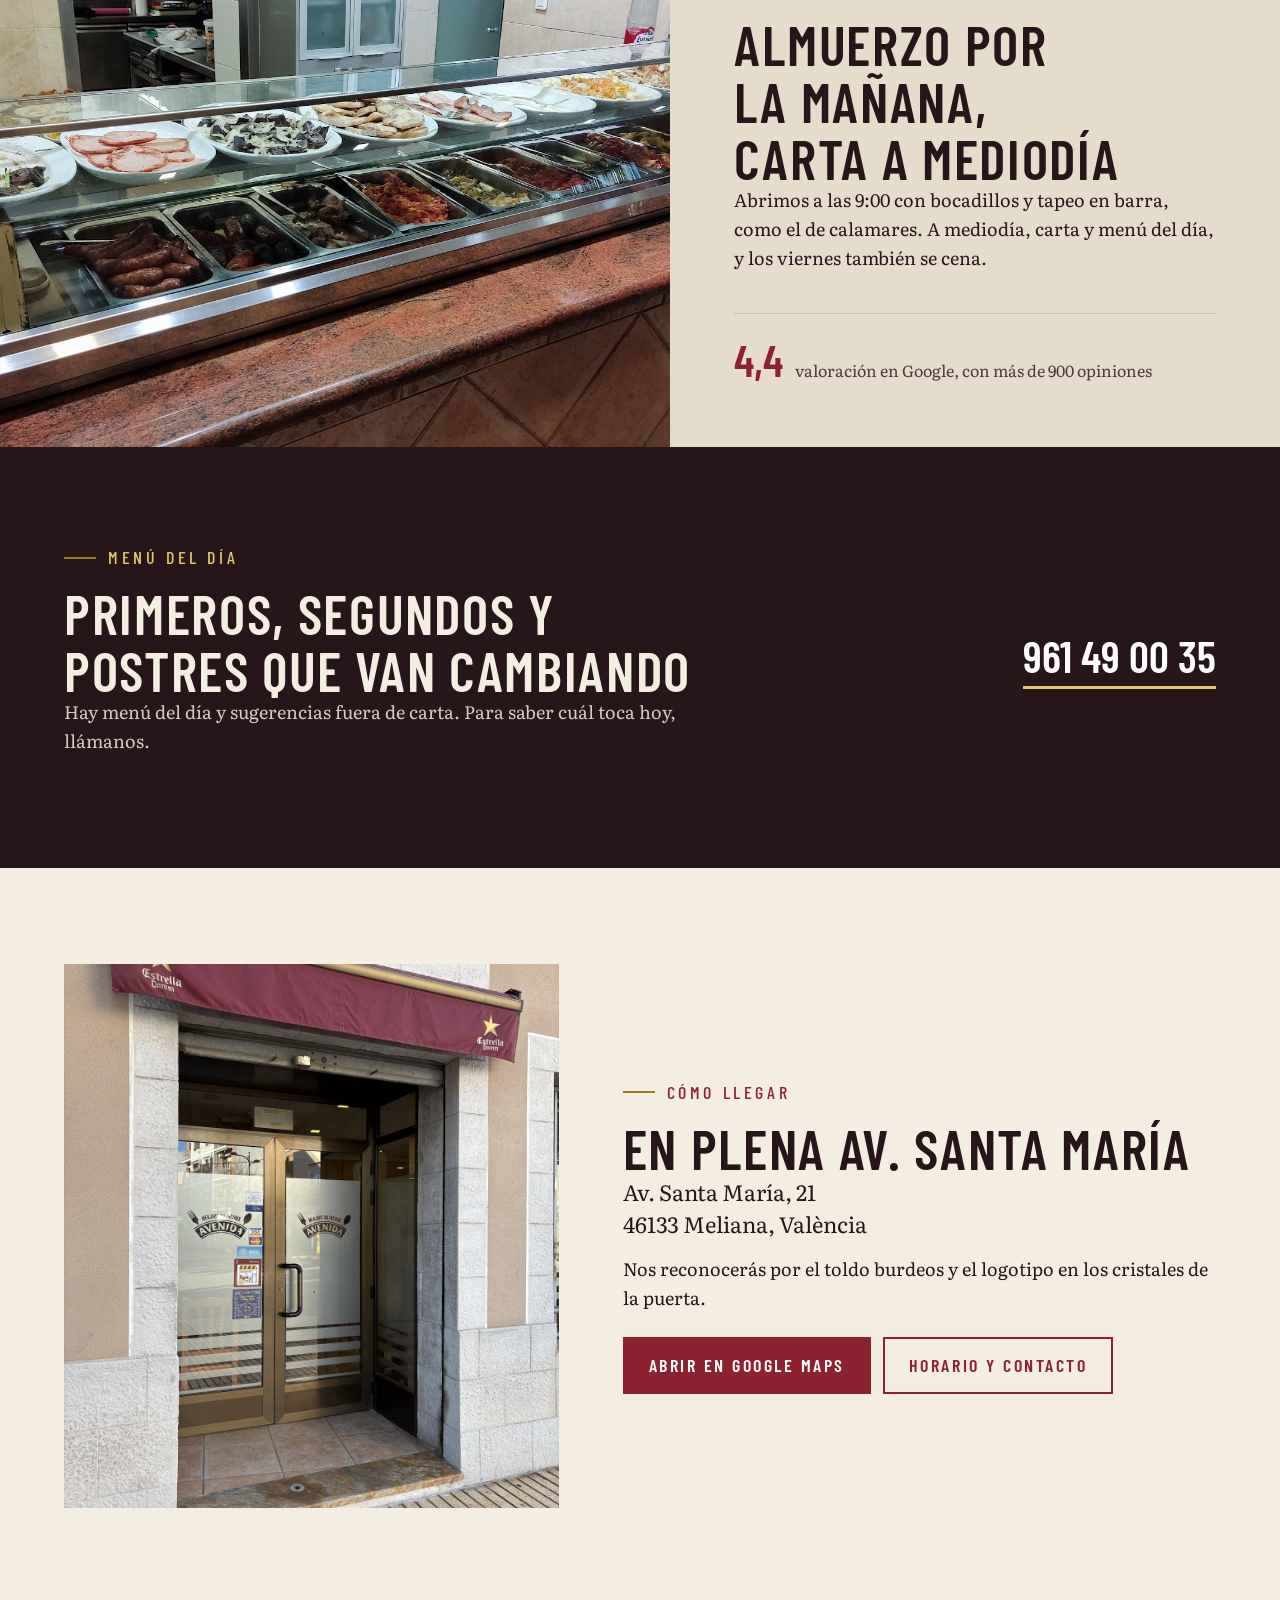
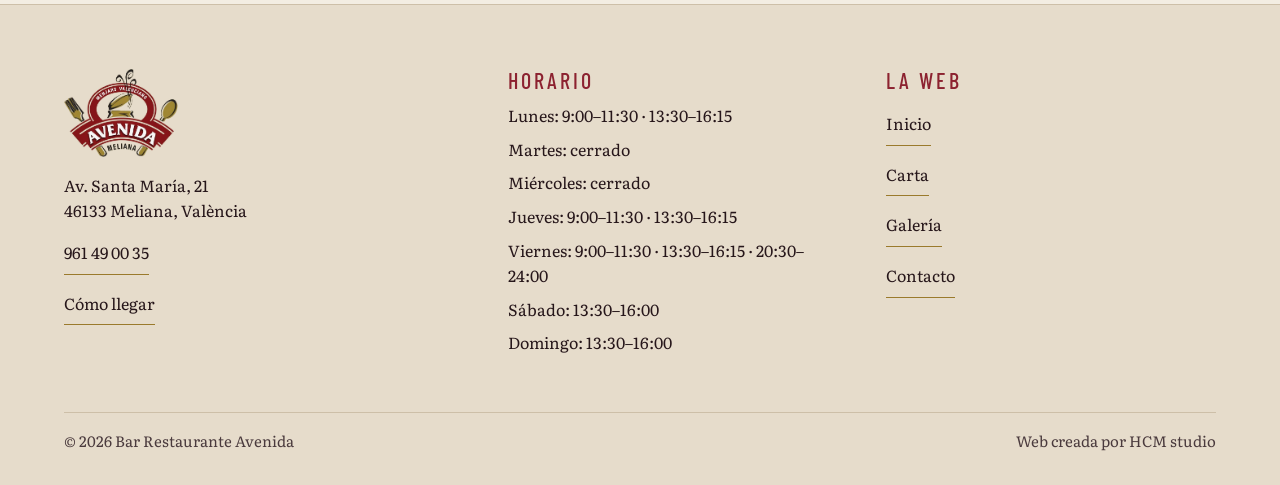
==== commit 0c377b41: "Auditoría: más contraste en hero y pies de foto, objetivos táctiles de 44 px, encabezados del pie Co" ====
--- a/index.html
+++ b/index.html
@@ -132,11 +132,11 @@
         <p><a href="https://www.google.com/maps/search/?api=1&query=Bar%20Restaurante%20Avenida&query_place_id=ChIJGdtzTfZGYA0RlGdDG_Zbit8" target="_blank" rel="noopener">Cómo llegar</a></p>
       </div>
       <div>
-        <h3>Horario</h3>
+        <h2>Horario</h2>
         <ul><li>Lunes: 9:00–11:30 · 13:30–16:15</li><li>Martes: cerrado</li><li>Miércoles: cerrado</li><li>Jueves: 9:00–11:30 · 13:30–16:15</li><li>Viernes: 9:00–11:30 · 13:30–16:15 · 20:30–24:00</li><li>Sábado: 13:30–16:00</li><li>Domingo: 13:30–16:00</li></ul>
       </div>
       <div>
-        <h3>La web</h3>
+        <h2>La web</h2>
         <ul>
           <li><a href="index.html">Inicio</a></li>
           <li><a href="carta.html">Carta</a></li>
--- a/css/estilo.css
+++ b/css/estilo.css
@@ -90,7 +90,7 @@
 .hero-foto{position:absolute;inset:0;z-index:-2}
 .hero-foto img{width:100%;height:100%;object-fit:cover;object-position:50% 60%;transform:scale(1.1)}
 .hero::after{content:"";position:absolute;inset:0;z-index:-1;
-  background:linear-gradient(to top,rgba(38,22,26,.9) 0%,rgba(38,22,26,.58) 38%,rgba(38,22,26,.2) 68%,rgba(38,22,26,.34) 100%)}
+  background:linear-gradient(to top,rgba(38,22,26,.92) 0%,rgba(38,22,26,.78) 40%,rgba(38,22,26,.5) 72%,rgba(38,22,26,.5) 100%)}
 .hero .contenedor{padding-block:var(--s9) var(--s8)}
 .hero h1{max-width:12ch;text-shadow:0 2px 30px rgba(0,0,0,.3)}
 .hero .lema{font-size:var(--t1);line-height:1.4;max-width:34ch;margin-top:var(--s4);color:rgba(255,255,255,.94)}
@@ -125,8 +125,8 @@
 .plato-foto{position:relative;overflow:hidden;background:var(--arena);margin:0;min-height:15rem}
 .plato-foto img{width:100%;height:100%;object-fit:cover;transition:transform 1s var(--curva)}
 .plato-foto:hover img{transform:scale(1.04)}
-.plato-foto figcaption{position:absolute;left:0;right:0;bottom:0;padding:var(--s7) var(--s4) var(--s4);
-  background:linear-gradient(to top,rgba(38,22,26,.88),rgba(38,22,26,0));color:#fff;
+.plato-foto figcaption{position:absolute;left:0;right:0;bottom:0;padding:var(--s8) var(--s4) var(--s4);
+  background:linear-gradient(to top,rgba(38,22,26,.92) 0%,rgba(38,22,26,.88) 62%,rgba(38,22,26,0) 100%);text-shadow:0 1px 14px rgba(0,0,0,.55);color:#fff;
   font-family:var(--titular);font-weight:500;text-transform:uppercase;letter-spacing:.08em;font-size:var(--t1);line-height:1.15}
 .plato-foto figcaption small{display:block;font-family:var(--texto);text-transform:none;letter-spacing:0;
   font-size:1rem;opacity:.9;margin-top:var(--s1)}
@@ -221,13 +221,19 @@
 .pie{background:var(--arena);padding-block:var(--s8) var(--s6);border-top:1px solid var(--linea)}
 .pie .rejilla{display:grid;grid-template-columns:1.2fr 1fr 1fr;gap:var(--s7)}
 .pie img{height:5.5rem;width:auto;margin-bottom:var(--s4)}
-.pie h3{font-size:var(--t1);letter-spacing:.14em;color:var(--vino);margin-bottom:var(--s3);font-weight:500}
+.pie h2{font-size:var(--t1);letter-spacing:.14em;color:var(--vino);margin-bottom:var(--s3);font-weight:500}
 .pie p,.pie li{font-size:1rem;margin:0 0 var(--s2)}
 .pie ul{list-style:none;margin:0;padding:0}
 .pie a{text-decoration:none;border-bottom:1px solid var(--laton)}
 .pie .legal{margin-top:var(--s7);padding-top:var(--s4);border-top:1px solid var(--linea);font-size:.9375rem;
   color:var(--tinta-suave);display:flex;flex-wrap:wrap;justify-content:space-between;gap:var(--s2)}
 .pie .legal p{margin:0;max-width:none;font-size:.9375rem}
+
+/* objetivos táctiles de al menos 44 px */
+.nav a{padding-block:var(--s3)}
+.indice-carta a{padding-block:var(--s3)}
+.pie a,.direccion a,a[href^="tel:"]:not(.cta):not(.llamar){display:inline-block;padding-block:var(--s2)}
+.pie li a{padding-block:var(--s2)}
 
 /* ---------- revelado al bajar: solo se esconde si el JS está vivo ---------- */
 .js .revelar{opacity:0;transform:translateY(20px);transition:opacity .7s var(--curva),transform .7s var(--curva)}
